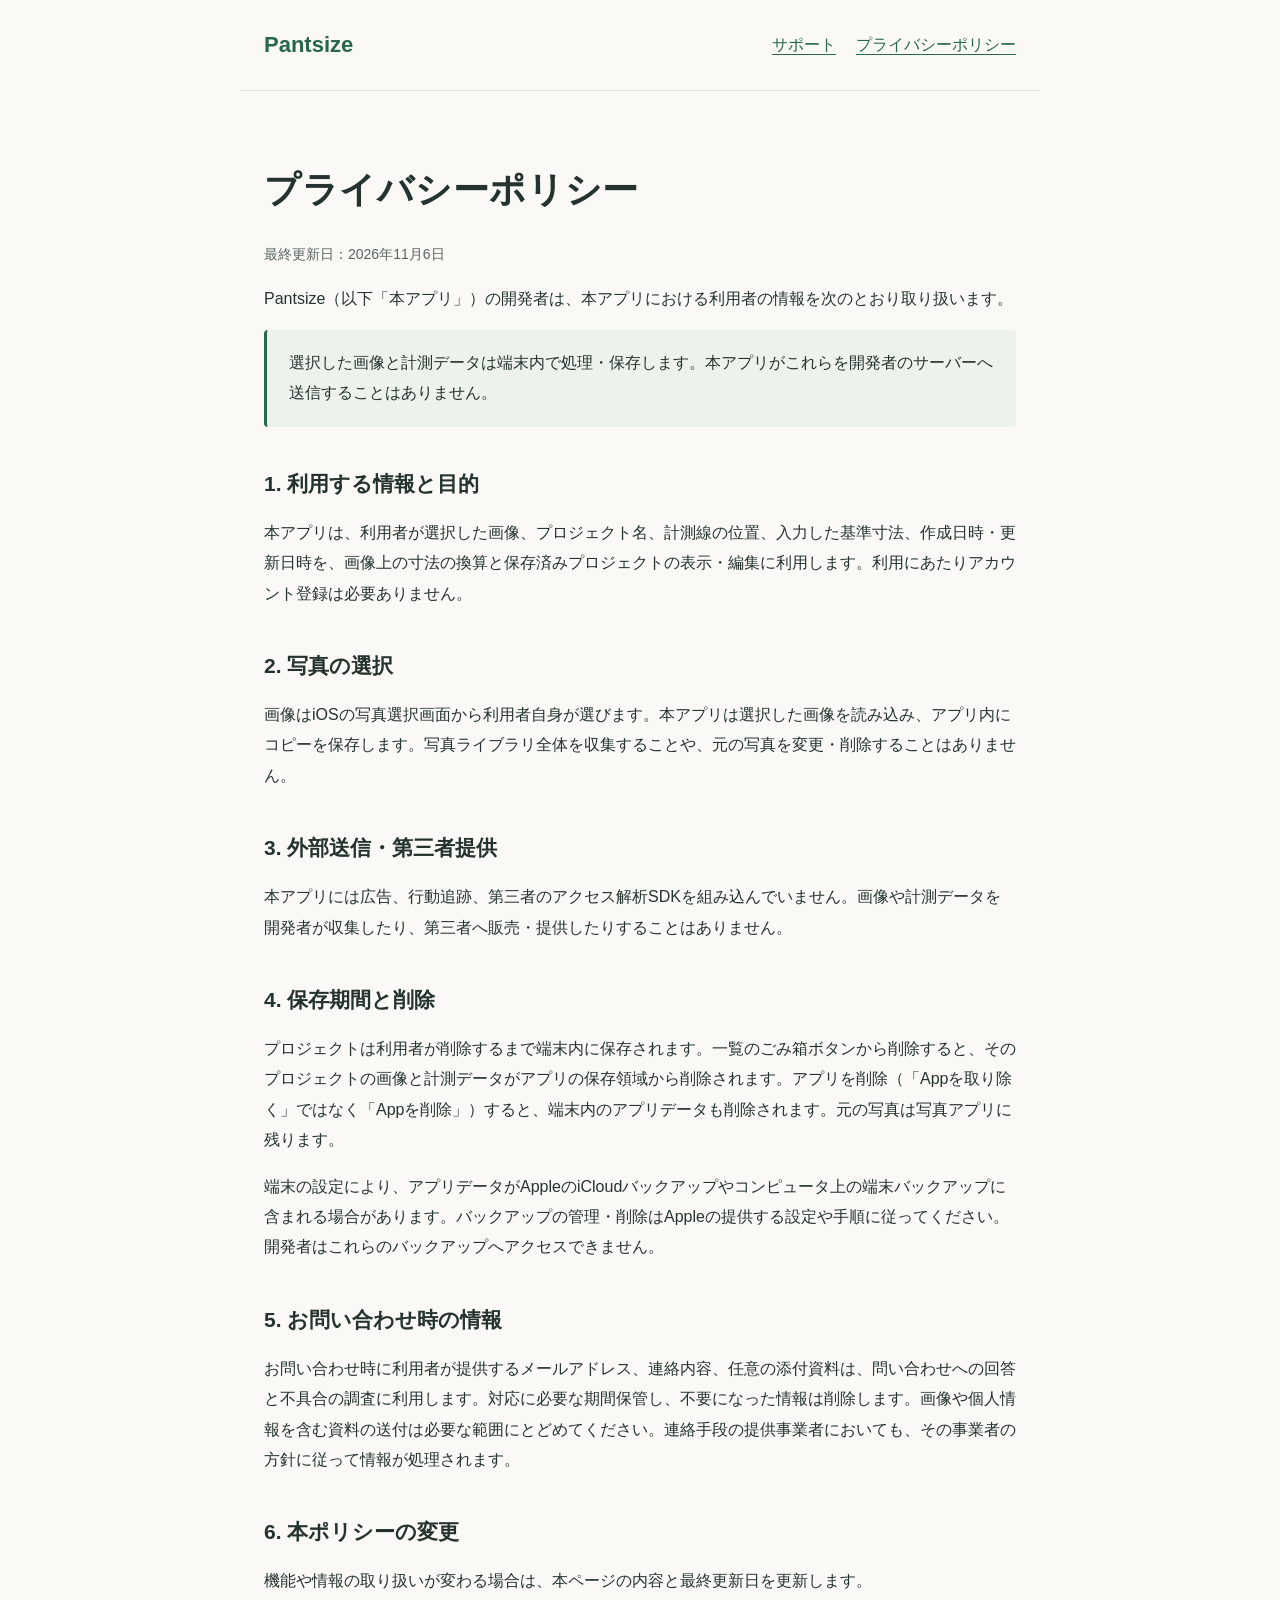
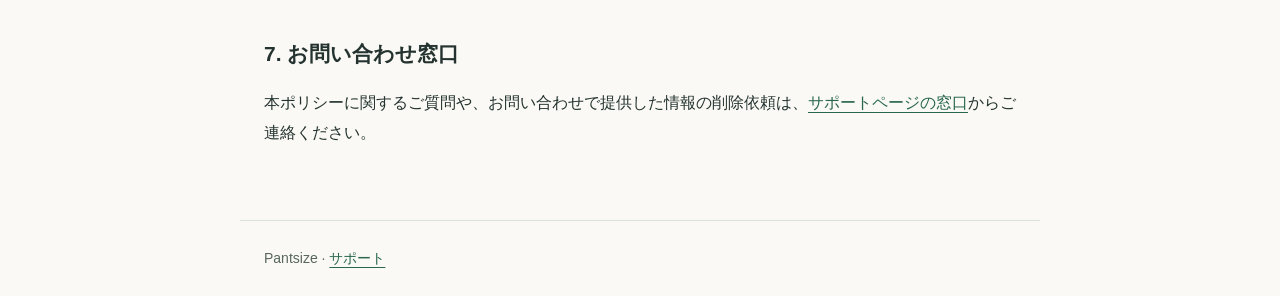
==== docs/site/privacy.html @ 0a53e317 "Initial import of Pantsize" ====
<!doctype html>
<html lang="ja">
<head><meta charset="utf-8"><meta name="viewport" content="width=device-width,initial-scale=1"><title>プライバシーポリシー | Pantsize</title><meta name="description" content="Pantsizeにおける画像・計測データの保存、利用、削除について。"><link rel="stylesheet" href="style.css"></head>
<body>
<header><a class="brand" href="index.html">Pantsize</a><nav aria-label="ページ"><a href="index.html">サポート</a><a href="privacy.html" aria-current="page">プライバシーポリシー</a></nav></header>
<main>
<h1>プライバシーポリシー</h1>
<p class="date">最終更新日：2026年11月6日</p>
<p>Pantsize（以下「本アプリ」）の開発者は、本アプリにおける利用者の情報を次のとおり取り扱います。</p>
<p class="notice">選択した画像と計測データは端末内で処理・保存します。本アプリがこれらを開発者のサーバーへ送信することはありません。</p>
<h2>1. 利用する情報と目的</h2>
<p>本アプリは、利用者が選択した画像、プロジェクト名、計測線の位置、入力した基準寸法、作成日時・更新日時を、画像上の寸法の換算と保存済みプロジェクトの表示・編集に利用します。利用にあたりアカウント登録は必要ありません。</p>
<h2>2. 写真の選択</h2>
<p>画像はiOSの写真選択画面から利用者自身が選びます。本アプリは選択した画像を読み込み、アプリ内にコピーを保存します。写真ライブラリ全体を収集することや、元の写真を変更・削除することはありません。</p>
<h2>3. 外部送信・第三者提供</h2>
<p>本アプリには広告、行動追跡、第三者のアクセス解析SDKを組み込んでいません。画像や計測データを開発者が収集したり、第三者へ販売・提供したりすることはありません。</p>
<h2>4. 保存期間と削除</h2>
<p>プロジェクトは利用者が削除するまで端末内に保存されます。一覧のごみ箱ボタンから削除すると、そのプロジェクトの画像と計測データがアプリの保存領域から削除されます。アプリを削除（「Appを取り除く」ではなく「Appを削除」）すると、端末内のアプリデータも削除されます。元の写真は写真アプリに残ります。</p>
<p>端末の設定により、アプリデータがAppleのiCloudバックアップやコンピュータ上の端末バックアップに含まれる場合があります。バックアップの管理・削除はAppleの提供する設定や手順に従ってください。開発者はこれらのバックアップへアクセスできません。</p>
<h2>5. お問い合わせ時の情報</h2>
<p>お問い合わせ時に利用者が提供するメールアドレス、連絡内容、任意の添付資料は、問い合わせへの回答と不具合の調査に利用します。対応に必要な期間保管し、不要になった情報は削除します。画像や個人情報を含む資料の送付は必要な範囲にとどめてください。連絡手段の提供事業者においても、その事業者の方針に従って情報が処理されます。</p>
<h2>6. 本ポリシーの変更</h2>
<p>機能や情報の取り扱いが変わる場合は、本ページの内容と最終更新日を更新します。</p>
<h2>7. お問い合わせ窓口</h2>
<p>本ポリシーに関するご質問や、お問い合わせで提供した情報の削除依頼は、<a href="index.html#contact">サポートページの窓口</a>からご連絡ください。</p>
</main><footer>Pantsize · <a href="index.html">サポート</a></footer>
</body></html>
---- docs/site/style.css ----
:root{color-scheme:light;--ink:#24332f;--muted:#59665f;--accent:#28664d;--paper:#faf9f5}*{box-sizing:border-box}body{margin:0;background:var(--paper);color:var(--ink);font-family:-apple-system,BlinkMacSystemFont,"Hiragino Sans","Noto Sans JP",sans-serif;line-height:1.9}header,main,footer{max-width:800px;margin:auto;padding:24px}header{display:flex;flex-wrap:wrap;align-items:center;justify-content:space-between;gap:16px;border-bottom:1px solid #dce2da}.brand{font-size:22px;font-weight:750;text-decoration:none}nav{display:flex;flex-wrap:wrap;gap:20px}a{color:var(--accent);text-underline-offset:4px}a:focus-visible{outline:3px solid var(--accent);outline-offset:5px}main{padding-top:48px;padding-bottom:56px}h1{font-size:clamp(26px,5vw,36px);line-height:1.5;letter-spacing:.02em}h2{font-size:21px;line-height:1.6;margin-top:40px}h3{font-size:17px;margin-top:28px}.lead{font-size:18px;color:var(--muted)}.date,footer{font-size:14px;color:var(--muted)}.notice{padding:18px 22px;background:#edf2eb;border-left:3px solid var(--accent);border-radius:4px}li{margin:8px 0}footer{border-top:1px solid #dce2da} @media(max-width:480px){header,main,footer{padding-left:20px;padding-right:20px}main{padding-top:28px}nav{gap:14px;font-size:14px}}
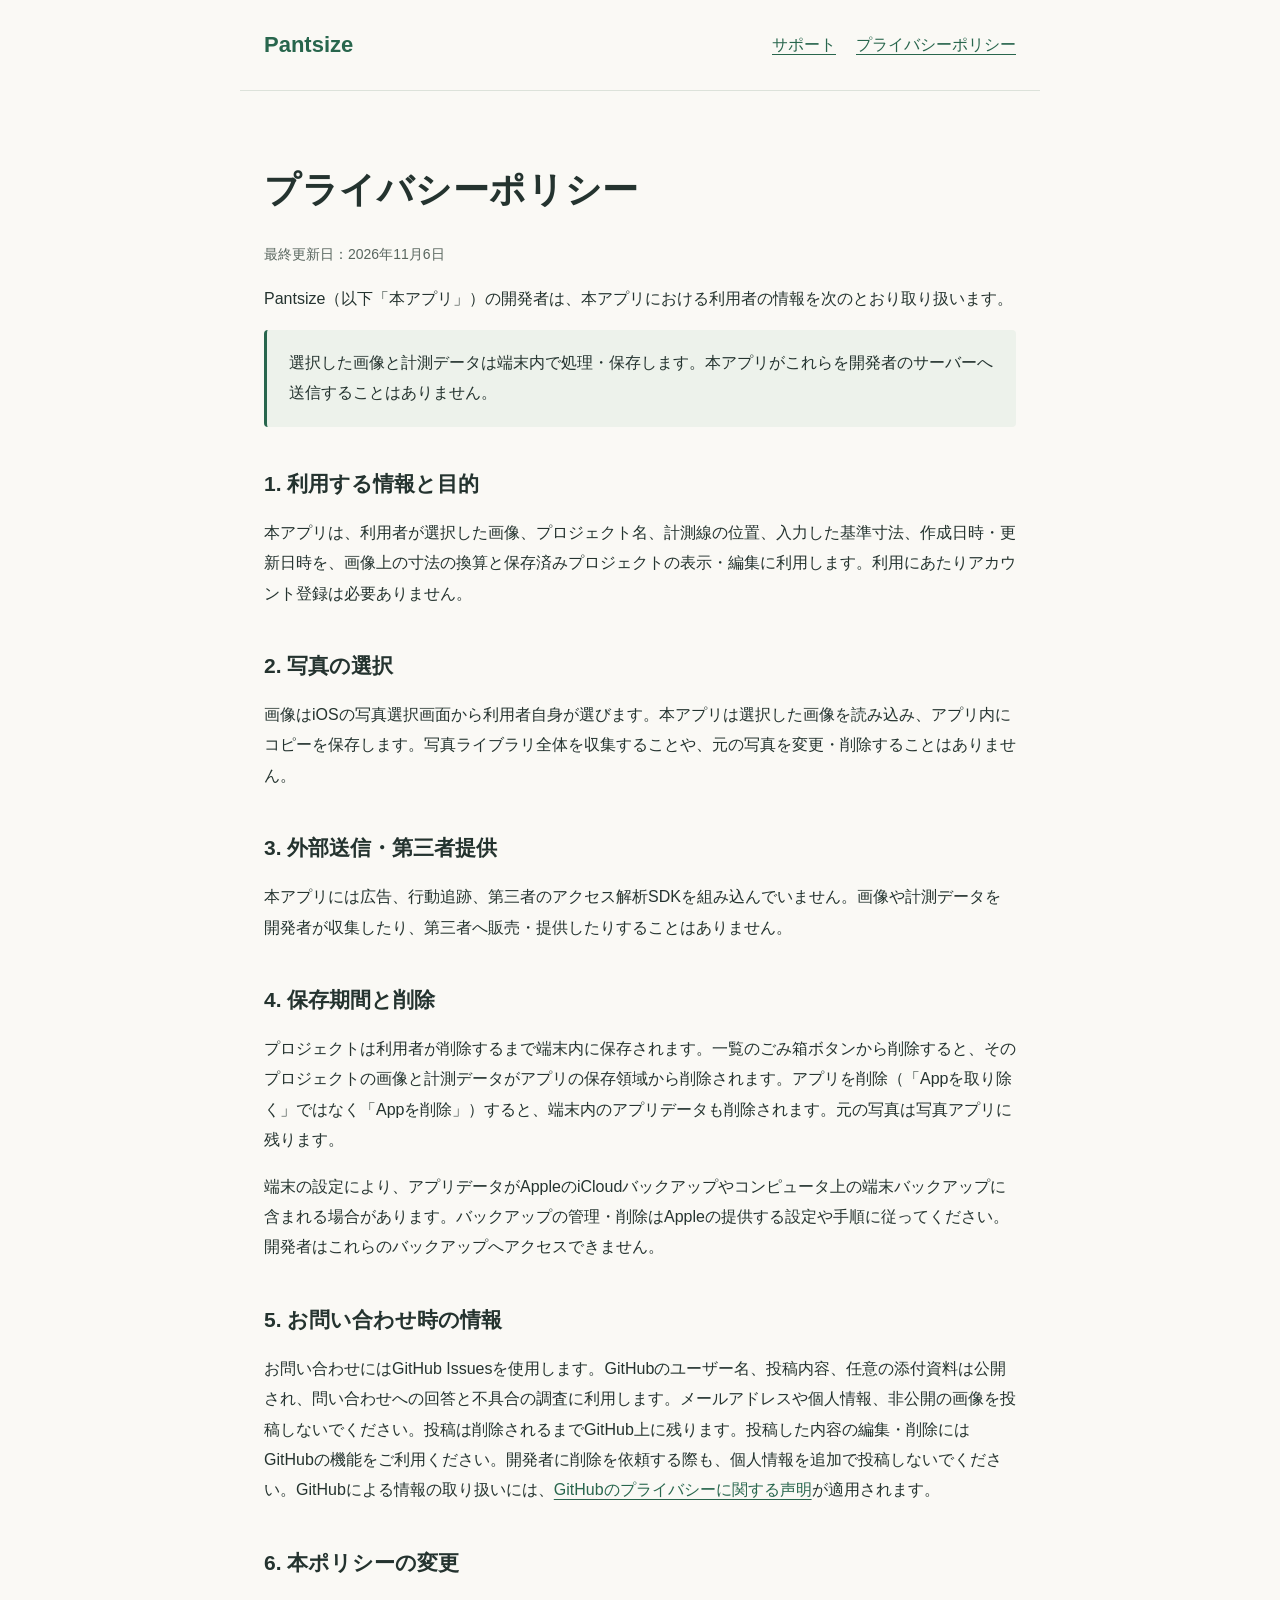
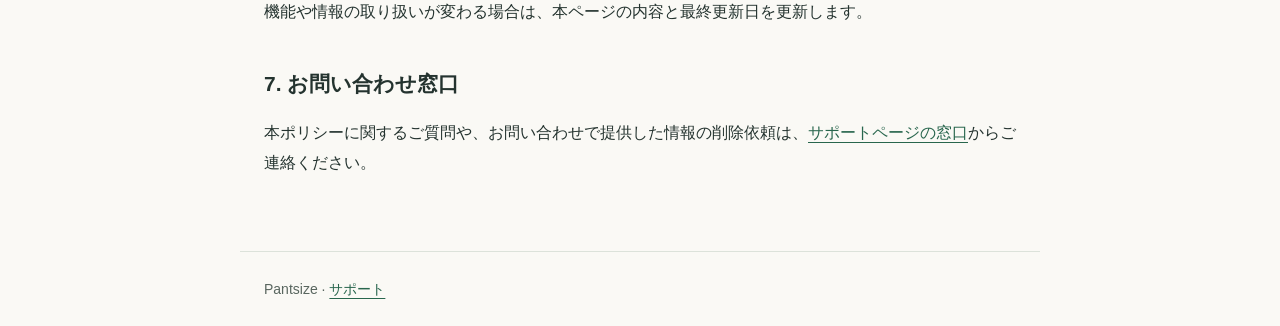
==== commit 8f479a77: "Publish support and privacy pages with GitHub Pages" ====
--- a/docs/site/privacy.html
+++ b/docs/site/privacy.html
@@ -18,7 +18,7 @@
 <p>プロジェクトは利用者が削除するまで端末内に保存されます。一覧のごみ箱ボタンから削除すると、そのプロジェクトの画像と計測データがアプリの保存領域から削除されます。アプリを削除（「Appを取り除く」ではなく「Appを削除」）すると、端末内のアプリデータも削除されます。元の写真は写真アプリに残ります。</p>
 <p>端末の設定により、アプリデータがAppleのiCloudバックアップやコンピュータ上の端末バックアップに含まれる場合があります。バックアップの管理・削除はAppleの提供する設定や手順に従ってください。開発者はこれらのバックアップへアクセスできません。</p>
 <h2>5. お問い合わせ時の情報</h2>
-<p>お問い合わせ時に利用者が提供するメールアドレス、連絡内容、任意の添付資料は、問い合わせへの回答と不具合の調査に利用します。対応に必要な期間保管し、不要になった情報は削除します。画像や個人情報を含む資料の送付は必要な範囲にとどめてください。連絡手段の提供事業者においても、その事業者の方針に従って情報が処理されます。</p>
+<p>お問い合わせにはGitHub Issuesを使用します。GitHubのユーザー名、投稿内容、任意の添付資料は公開され、問い合わせへの回答と不具合の調査に利用します。メールアドレスや個人情報、非公開の画像を投稿しないでください。投稿は削除されるまでGitHub上に残ります。投稿した内容の編集・削除にはGitHubの機能をご利用ください。開発者に削除を依頼する際も、個人情報を追加で投稿しないでください。GitHubによる情報の取り扱いには、<a href="https://docs.github.com/ja/site-policy/privacy-policies/github-general-privacy-statement">GitHubのプライバシーに関する声明</a>が適用されます。</p>
 <h2>6. 本ポリシーの変更</h2>
 <p>機能や情報の取り扱いが変わる場合は、本ページの内容と最終更新日を更新します。</p>
 <h2>7. お問い合わせ窓口</h2>
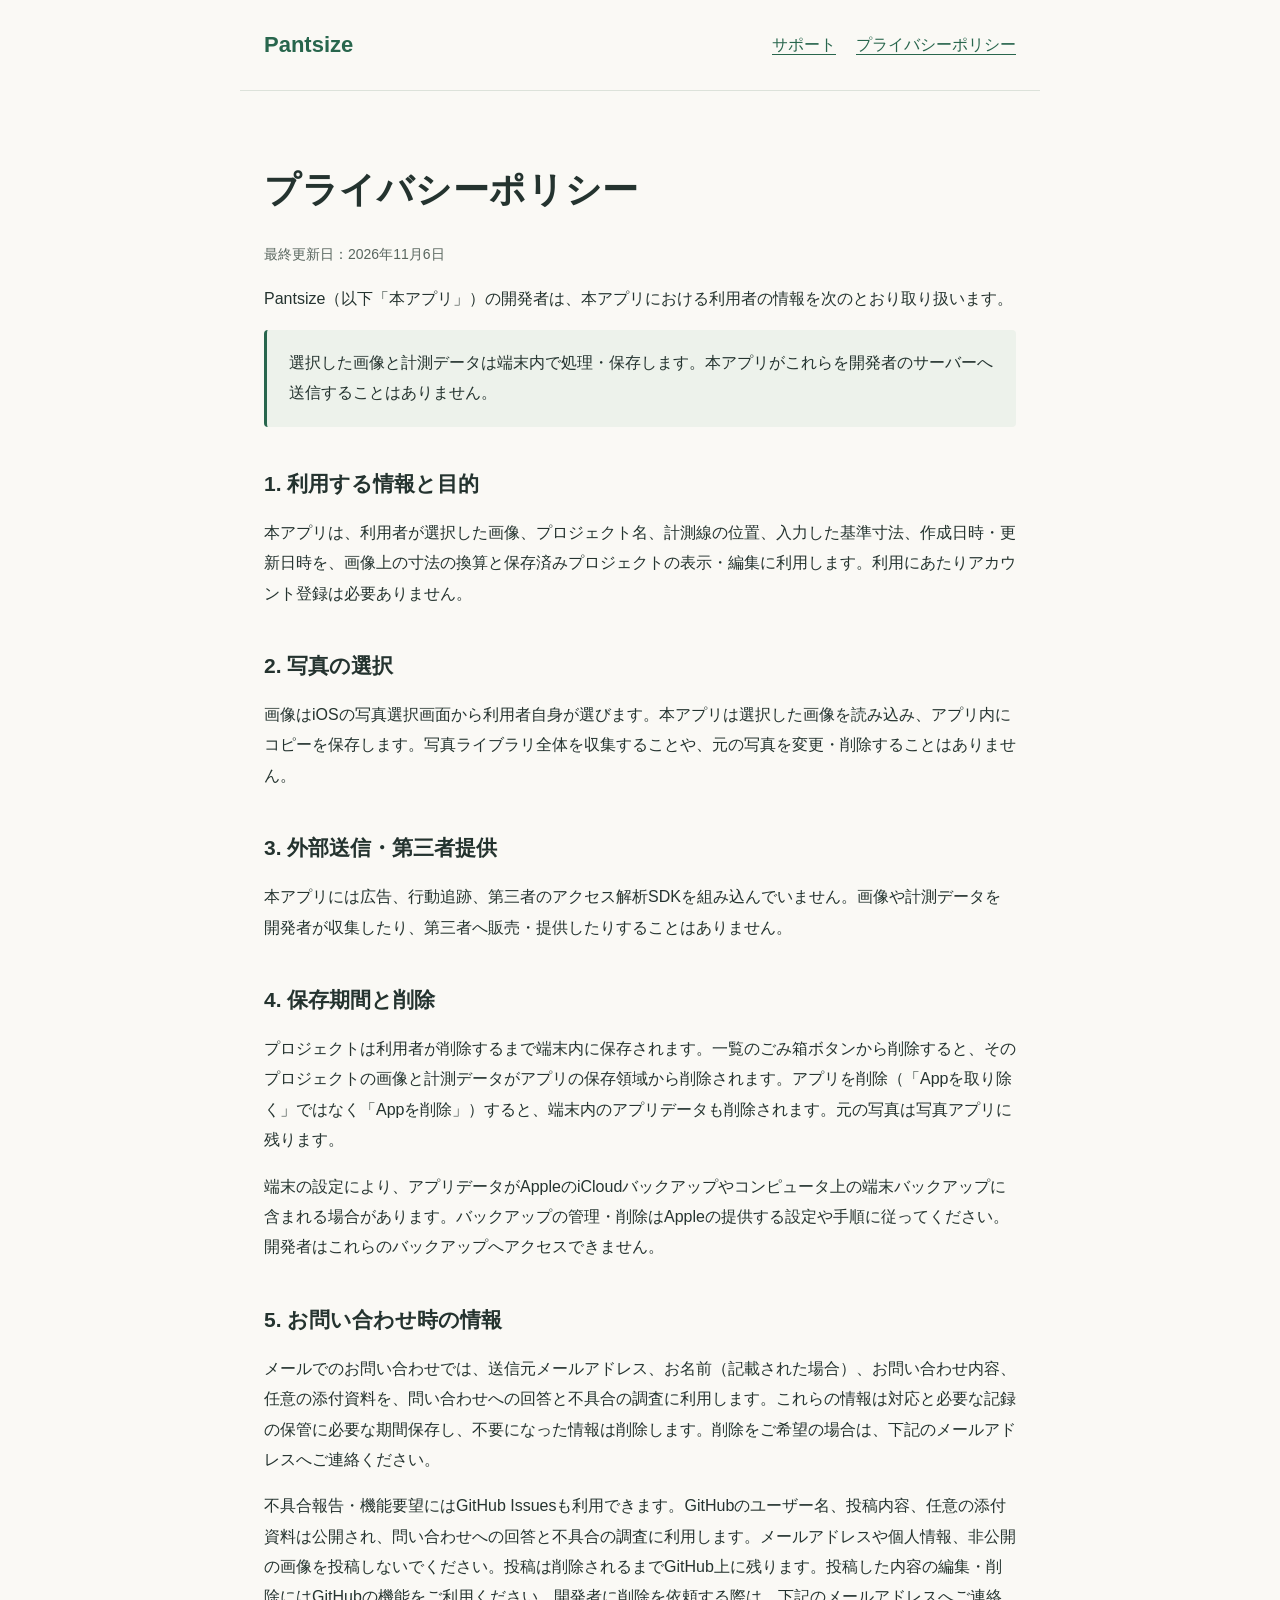
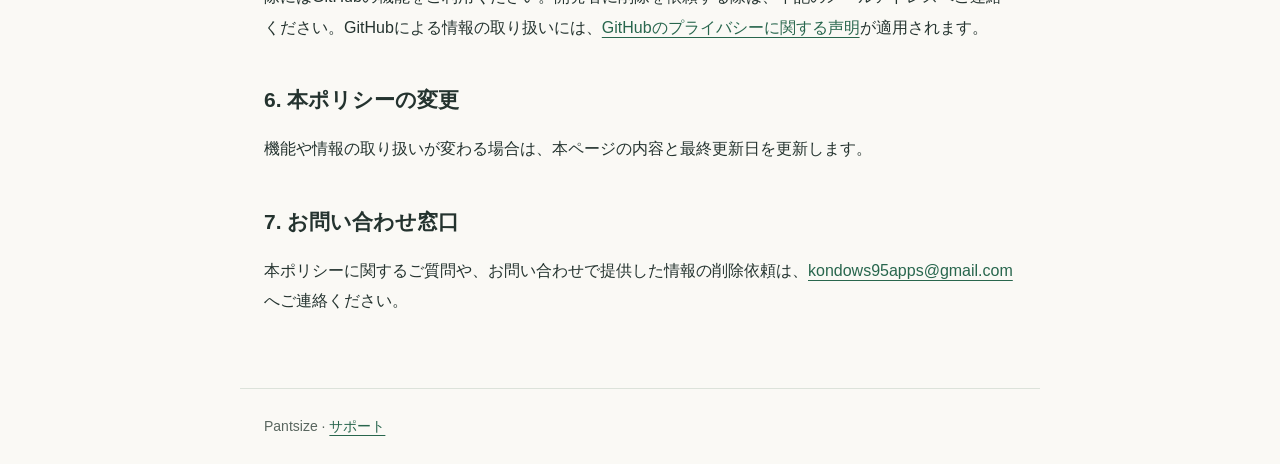
==== commit 0d7d3081: "Add email contact for app support" ====
--- a/docs/site/privacy.html
+++ b/docs/site/privacy.html
@@ -18,10 +18,11 @@
 <p>プロジェクトは利用者が削除するまで端末内に保存されます。一覧のごみ箱ボタンから削除すると、そのプロジェクトの画像と計測データがアプリの保存領域から削除されます。アプリを削除（「Appを取り除く」ではなく「Appを削除」）すると、端末内のアプリデータも削除されます。元の写真は写真アプリに残ります。</p>
 <p>端末の設定により、アプリデータがAppleのiCloudバックアップやコンピュータ上の端末バックアップに含まれる場合があります。バックアップの管理・削除はAppleの提供する設定や手順に従ってください。開発者はこれらのバックアップへアクセスできません。</p>
 <h2>5. お問い合わせ時の情報</h2>
-<p>お問い合わせにはGitHub Issuesを使用します。GitHubのユーザー名、投稿内容、任意の添付資料は公開され、問い合わせへの回答と不具合の調査に利用します。メールアドレスや個人情報、非公開の画像を投稿しないでください。投稿は削除されるまでGitHub上に残ります。投稿した内容の編集・削除にはGitHubの機能をご利用ください。開発者に削除を依頼する際も、個人情報を追加で投稿しないでください。GitHubによる情報の取り扱いには、<a href="https://docs.github.com/ja/site-policy/privacy-policies/github-general-privacy-statement">GitHubのプライバシーに関する声明</a>が適用されます。</p>
+<p>メールでのお問い合わせでは、送信元メールアドレス、お名前（記載された場合）、お問い合わせ内容、任意の添付資料を、問い合わせへの回答と不具合の調査に利用します。これらの情報は対応と必要な記録の保管に必要な期間保存し、不要になった情報は削除します。削除をご希望の場合は、下記のメールアドレスへご連絡ください。</p>
+<p>不具合報告・機能要望にはGitHub Issuesも利用できます。GitHubのユーザー名、投稿内容、任意の添付資料は公開され、問い合わせへの回答と不具合の調査に利用します。メールアドレスや個人情報、非公開の画像を投稿しないでください。投稿は削除されるまでGitHub上に残ります。投稿した内容の編集・削除にはGitHubの機能をご利用ください。開発者に削除を依頼する際は、下記のメールアドレスへご連絡ください。GitHubによる情報の取り扱いには、<a href="https://docs.github.com/ja/site-policy/privacy-policies/github-general-privacy-statement">GitHubのプライバシーに関する声明</a>が適用されます。</p>
 <h2>6. 本ポリシーの変更</h2>
 <p>機能や情報の取り扱いが変わる場合は、本ページの内容と最終更新日を更新します。</p>
 <h2>7. お問い合わせ窓口</h2>
-<p>本ポリシーに関するご質問や、お問い合わせで提供した情報の削除依頼は、<a href="index.html#contact">サポートページの窓口</a>からご連絡ください。</p>
+<p>本ポリシーに関するご質問や、お問い合わせで提供した情報の削除依頼は、<a href="mailto:kondows95apps@gmail.com">kondows95apps@gmail.com</a>へご連絡ください。</p>
 </main><footer>Pantsize · <a href="index.html">サポート</a></footer>
 </body></html>
